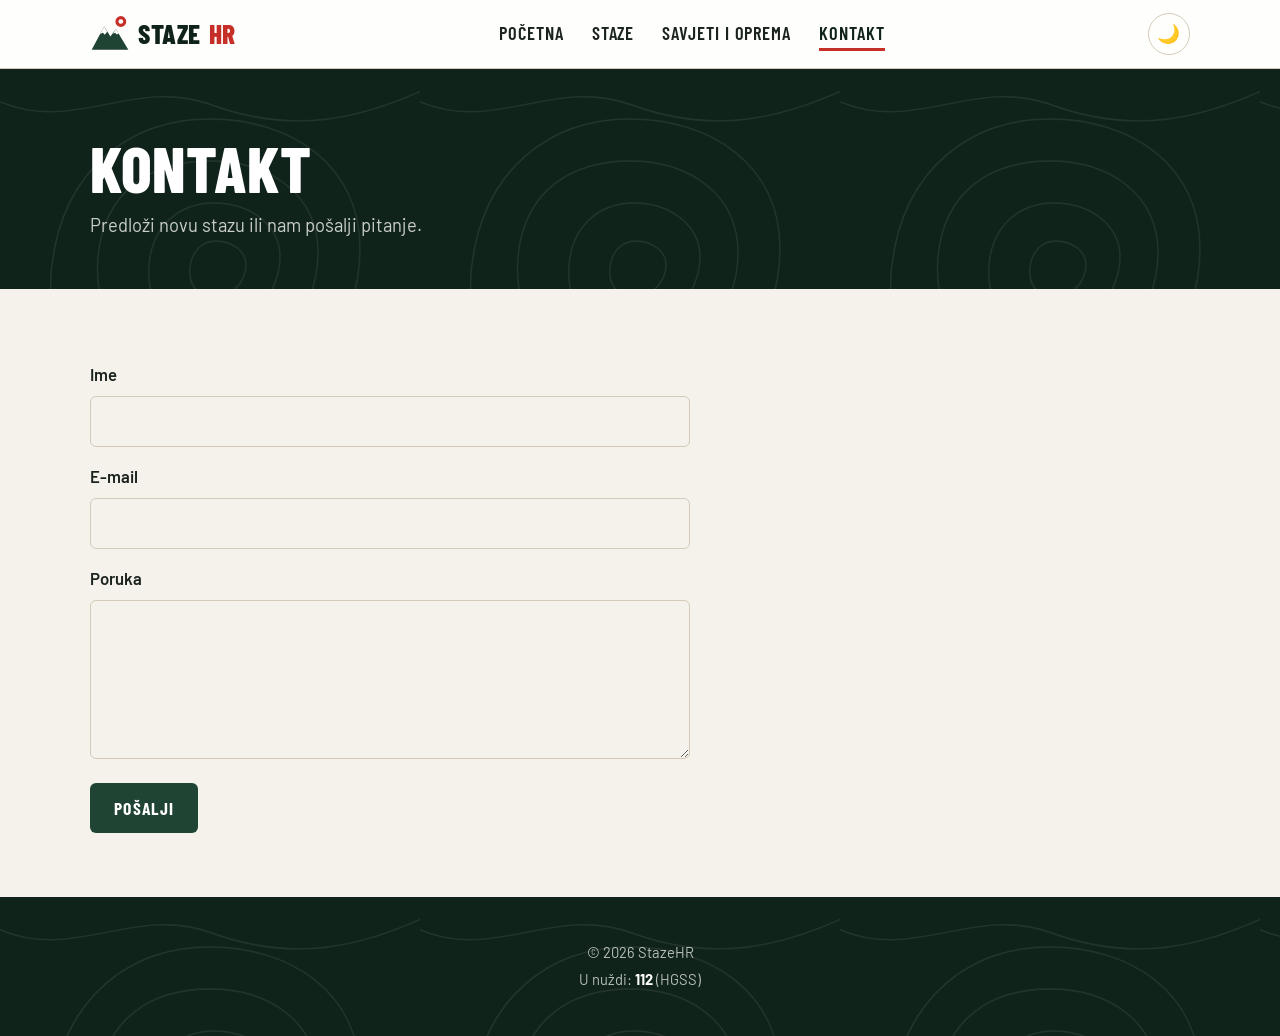
==== kontakt.html @ d396c883 "Napravljen css, početna stranica, kontakt, staze" ====
<!DOCTYPE html>
<html lang="hr">
<head>
  <meta charset="UTF-8">
  <meta name="viewport" content="width=device-width, initial-scale=1.0">
  <title>Kontakt | Planinarske staze Hrvatske</title>
  <link rel="icon" href="img/logo.svg" type="image/svg+xml">
  <link rel="stylesheet" href="css/style.css">
</head>
<body>

  <header class="site-header">
    <div class="container header-inner">
      <a href="index.html" class="logo" aria-label="StazeHR – početna">
        <svg class="logo-mark" viewBox="0 0 48 48" aria-hidden="true">
          <path d="M2 43 L17 15 L24.5 27 L31 18 L46 43 Z" fill="currentColor"/>
          <path class="ridge" d="M17 15 L12.2 24 L15.5 22.5 L17.8 25 L20.6 21.4 Z"/>
          <path class="ridge" d="M31 18 L27.6 23.6 L30.2 22.6 L32.2 24.6 L34.3 23.3 Z"/>
          <circle cx="37" cy="9" r="6.5" fill="#c62f28"/>
          <circle cx="37" cy="9" r="2.8" fill="#fff"/>
        </svg>
        Staze<span>HR</span>
      </a>
      <nav class="main-nav" aria-label="Glavna navigacija">
        <ul class="nav-links" id="nav-links">
          <li><a href="index.html">Početna</a></li>
          <li><a href="staze.html">Staze</a></li>
          <li><a href="savjeti.html">Savjeti i oprema</a></li>
          <li><a href="kontakt.html" class="active">Kontakt</a></li>
        </ul>
      </nav>
      <div class="header-actions">
        <button class="theme-toggle" id="theme-toggle" aria-label="Promijeni temu">🌙</button>
        <button class="nav-toggle" id="nav-toggle" aria-label="Otvori izbornik" aria-expanded="false">☰</button>
      </div>
    </div>
  </header>

  <main>
    <section class="page-title">
      <div class="container">
        <h1>Kontakt</h1>
        <p>Predloži novu stazu ili nam pošalji pitanje.</p>
      </div>
    </section>

    <!-- ===== SADRŽAJ: radi Osoba B ===== -->
    <section class="section">
      <div class="container">
        <!-- TODO (B): provjera obrasca u savjeti.js ili kontakt.js -->
        <form class="form" id="contact-form" novalidate>
          <label for="ime">Ime</label>
          <input type="text" id="ime" name="ime">

          <label for="email">E-mail</label>
          <input type="email" id="email" name="email">

          <label for="poruka">Poruka</label>
          <textarea id="poruka" name="poruka" rows="5"></textarea>

          <button type="submit" class="btn">Pošalji</button>
        </form>
      </div>
    </section>
  </main>

  <footer class="site-footer">
    <div class="container">
      <p>© 2026 StazeHR</p>
      <p>U nuždi: <strong>112</strong> (HGSS)</p>
    </div>
  </footer>

  <script src="js/main.js"></script>
  <script src="js/savjeti.js"></script>
</body>
</html>
---- css/style.css ----
@import url("https://fonts.googleapis.com/css2?family=Barlow:wght@400;500;600&family=Barlow+Condensed:wght@600;700;800&display=swap");

:root {
  --pine-900: #10231a;
  --pine-700: #1f4434;
  --pine-500: #2f6b4f;
  --stone-50: #f5f2eb;
  --stone-100: #ebe5d8;
  --stone-300: #d3cbb8;
  --marker: #c62f28;
  --marker-dark: #a2241e;
  --sun: #e3a33b;

  --color-primary: var(--pine-500);
  --color-primary-dark: var(--pine-700);
  --color-accent: var(--marker);
  --color-bg: var(--stone-50);
  --color-surface: #ffffff;
  --color-surface-alt: var(--stone-100);
  --color-text: #1b231f;
  --color-muted: #5b665f;
  --color-border: var(--stone-300);
  --color-heading: var(--pine-900);

  --tezina-lako: #3f8f5a;
  --tezina-srednje: #d98a1e;
  --tezina-tesko: var(--marker);
  --dot-empty: var(--stone-300);

  --font-main: "Barlow", system-ui, -apple-system, "Segoe UI", Roboto, sans-serif;
  --font-display: "Barlow Condensed", "Arial Narrow", system-ui, sans-serif;
  --radius: 6px;
  --shadow: 0 1px 2px rgba(16, 35, 26, 0.06), 0 6px 18px rgba(16, 35, 26, 0.08);
  --shadow-lift: 0 2px 4px rgba(16, 35, 26, 0.08), 0 14px 30px rgba(16, 35, 26, 0.14);
  --space: 1rem;
  --max-width: 1140px;
  --header-h: 68px;

  --topo: url("data:image/svg+xml,%3Csvg xmlns='http://www.w3.org/2000/svg' width='420' height='420' viewBox='0 0 420 420'%3E%3Cg fill='none' stroke='%23ffffff' stroke-opacity='.08' stroke-width='1.4'%3E%3Cpath d='M210 50c80 0 150 45 150 130s-65 170-160 170S40 290 52 195 130 50 210 50z'/%3E%3Cpath d='M210 92c58 0 108 32 108 92s-48 124-116 124S92 255 98 188s54-96 112-96z'/%3E%3Cpath d='M214 134c36 0 66 22 66 54s-28 78-70 78-64-32-61-70 29-62 65-62z'/%3E%3Cpath d='M216 172c16 0 30 10 30 24s-12 32-31 32-27-14-25-30 12-26 26-26z'/%3E%3Cpath d='M-10 28c80 42 140-22 222 8s150 14 218-18'/%3E%3Cpath d='M-10 392c90-32 150 18 232-6s140-30 208 2'/%3E%3C/g%3E%3C/svg%3E");
}

body.dark {
  --color-bg: #0f1a15;
  --color-surface: #17241e;
  --color-surface-alt: #13201a;
  --color-text: #e6ebe7;
  --color-muted: #9fb0a6;
  --color-border: #2a3a32;
  --color-heading: #f2f5f2;
  --color-primary: #6dbb91;
  --color-primary-dark: #4f9d74;
  --dot-empty: #5d6e65;
  --shadow: 0 1px 2px rgba(0, 0, 0, 0.3), 0 6px 18px rgba(0, 0, 0, 0.35);
  --shadow-lift: 0 2px 4px rgba(0, 0, 0, 0.35), 0 14px 30px rgba(0, 0, 0, 0.5);
}

*, *::before, *::after { box-sizing: border-box; }

body {
  margin: 0;
  font-family: var(--font-main);
  font-size: 1.05rem;
  background: var(--color-bg);
  color: var(--color-text);
  line-height: 1.6;
  transition: background 0.3s, color 0.3s;
}

img { max-width: 100%; display: block; }
a { color: var(--color-primary); }

h1, h2, h3 {
  font-family: var(--font-display);
  font-weight: 700;
  line-height: 1.1;
  color: var(--color-heading);
  letter-spacing: 0.01em;
}
h2 { font-size: clamp(1.8rem, 3.5vw, 2.4rem); text-transform: uppercase; }
h3 { font-size: 1.45rem; }

:focus-visible { outline: 3px solid var(--sun); outline-offset: 2px; }

.container {
  width: 100%;
  max-width: var(--max-width);
  margin: 0 auto;
  padding: 0 calc(var(--space) * 1.25);
}

.section { padding: calc(var(--space) * 4) 0; }
.section-alt { background: var(--color-surface-alt); }

.section-head { display: flex; flex-wrap: wrap; align-items: end; justify-content: space-between; gap: var(--space); margin-bottom: calc(var(--space) * 2); }
.section-head h2 { margin: 0; }
.section-head p { margin: 0; color: var(--color-muted); max-width: 46ch; }

.marker {
  display: inline-block;
  width: 0.8em;
  height: 0.8em;
  margin-right: 0.35em;
  border-radius: 50%;
  background: radial-gradient(circle, #fff 0 34%, var(--marker) 36%);
  vertical-align: 0.02em;
  flex-shrink: 0;
}

.eyebrow {
  font-family: var(--font-display);
  font-weight: 600;
  font-size: 0.95rem;
  letter-spacing: 0.16em;
  text-transform: uppercase;
  margin: 0 0 0.75rem;
}

.btn {
  display: inline-flex;
  align-items: center;
  gap: 0.4em;
  padding: 0.75rem 1.4rem;
  background: var(--color-primary-dark);
  color: #fff;
  border: 2px solid transparent;
  border-radius: var(--radius);
  font-family: var(--font-display);
  font-size: 1.1rem;
  font-weight: 700;
  letter-spacing: 0.06em;
  text-transform: uppercase;
  text-decoration: none;
  cursor: pointer;
  transition: background 0.2s, color 0.2s, border-color 0.2s, transform 0.15s;
}
.btn:hover { background: var(--pine-900); }
.btn:active { transform: translateY(1px); }
body.dark .btn { background: var(--pine-500); }
body.dark .btn:hover { background: var(--pine-700); }

.btn-accent, body.dark .btn-accent { background: var(--marker); }
.btn-accent:hover, body.dark .btn-accent:hover { background: var(--marker-dark); }

.btn-ghost, body.dark .btn-ghost { background: transparent; border-color: rgba(255, 255, 255, 0.85); }
.btn-ghost:hover, body.dark .btn-ghost:hover { background: #fff; color: var(--pine-900); }

.btn-outline, body.dark .btn-outline {
  background: transparent;
  color: var(--color-primary);
  border-color: currentColor;
}
.btn-outline:hover, body.dark .btn-outline:hover { background: var(--color-primary); color: #fff; border-color: var(--color-primary); }

.btn-small { padding: 0.4rem 0.85rem; font-size: 0.95rem; }
.btn-added, body.dark .btn-added { background: var(--marker); }
.btn-added:hover, body.dark .btn-added:hover { background: var(--marker-dark); }

.site-header {
  position: sticky;
  top: 0;
  z-index: 100;
  background: color-mix(in srgb, var(--color-surface) 88%, transparent);
  backdrop-filter: blur(10px);
  border-bottom: 1px solid var(--color-border);
}

.header-inner {
  display: flex;
  align-items: center;
  justify-content: space-between;
  gap: var(--space);
  min-height: var(--header-h);
}

.logo {
  display: inline-flex;
  align-items: center;
  gap: 0.5rem;
  font-family: var(--font-display);
  font-size: 1.7rem;
  font-weight: 800;
  letter-spacing: 0.02em;
  color: var(--color-heading);
  text-decoration: none;
  text-transform: uppercase;
}
.logo span { color: var(--marker); }
.logo-mark { width: 40px; height: 40px; color: var(--pine-700); }
body.dark .logo-mark { color: var(--color-primary); }
.logo-mark .ridge { fill: var(--color-surface); }

.nav-links {
  display: flex;
  gap: 1.75rem;
  list-style: none;
  margin: 0;
  padding: 0;
}
.nav-links a {
  position: relative;
  color: var(--color-text);
  text-decoration: none;
  font-family: var(--font-display);
  font-size: 1.15rem;
  font-weight: 600;
  letter-spacing: 0.05em;
  text-transform: uppercase;
  padding: 0.3rem 0;
}
.nav-links a::after {
  content: "";
  position: absolute;
  left: 0;
  right: 0;
  bottom: -2px;
  height: 3px;
  background: var(--marker);
  transform: scaleX(0);
  transform-origin: left;
  transition: transform 0.25s;
}
.nav-links a:hover::after,
.nav-links a.active::after { transform: scaleX(1); }
.nav-links a.active { color: var(--color-heading); }

.header-actions { display: flex; gap: 0.5rem; }

.theme-toggle,
.nav-toggle {
  background: none;
  border: 1px solid var(--color-border);
  border-radius: 50%;
  color: var(--color-text);
  font-size: 1.15rem;
  width: 42px;
  height: 42px;
  cursor: pointer;
  transition: background 0.2s;
}
.theme-toggle:hover,
.nav-toggle:hover { background: var(--color-surface-alt); }

.nav-toggle { display: none; }

.hero {
  position: relative;
  min-height: min(86vh, 760px);
  display: flex;
  flex-direction: column;
  justify-content: flex-end;
  color: #fff;
  overflow: hidden;
  background: var(--pine-900);
}

.hero-slides { position: absolute; inset: 0; }
.hero-slide {
  position: absolute;
  inset: 0;
  width: 100%;
  height: 100%;
  object-fit: cover;
  opacity: 0;
  transition: opacity 1.2s ease;
}
.hero-slide.is-active {
  opacity: 1;
  animation: ken-burns 9s ease-out forwards;
}
@keyframes ken-burns {
  from { transform: scale(1.08); }
  to   { transform: scale(1); }
}

.hero::after {
  content: "";
  position: absolute;
  inset: 0;
  background:
    linear-gradient(to top, rgba(10, 22, 16, 0.92) 0%, rgba(10, 22, 16, 0.45) 45%, rgba(10, 22, 16, 0.1) 75%),
    linear-gradient(to right, rgba(10, 22, 16, 0.55), transparent 65%);
  pointer-events: none;
}

.hero-content { position: relative; z-index: 1; padding-bottom: calc(var(--space) * 2); }
.hero-content .eyebrow { color: var(--sun); }
.hero h1 {
  color: #fff;
  font-size: clamp(2.8rem, 8vw, 5.6rem);
  font-weight: 800;
  text-transform: uppercase;
  line-height: 0.95;
  margin: 0 0 1.25rem;
  max-width: 11ch;
  text-shadow: 0 2px 20px rgba(0, 0, 0, 0.35);
}
.hero-lead { font-size: 1.2rem; max-width: 520px; margin: 0 0 2rem; color: rgba(255, 255, 255, 0.9); }
.hero-buttons { display: flex; flex-wrap: wrap; gap: 0.75rem; }

.hero-bar {
  position: relative;
  z-index: 1;
  display: flex;
  flex-wrap: wrap;
  align-items: center;
  justify-content: space-between;
  gap: 0.75rem;
  padding-top: var(--space);
  padding-bottom: var(--space);
  border-top: 1px solid rgba(255, 255, 255, 0.2);
}
.hero-caption { margin: 0; font-size: 0.9rem; color: rgba(255, 255, 255, 0.85); }
.hero-caption strong { font-family: var(--font-display); font-size: 1.05rem; letter-spacing: 0.06em; text-transform: uppercase; color: #fff; margin-right: 0.5rem; }
.hero-caption a { color: rgba(255, 255, 255, 0.7); }

.hero-controls { display: flex; align-items: center; gap: 0.75rem; }
.hero-dots { display: flex; gap: 0.5rem; }
.hero-dot {
  width: 34px;
  height: 4px;
  padding: 0;
  border: none;
  border-radius: 2px;
  background: rgba(255, 255, 255, 0.35);
  cursor: pointer;
}
.hero-dot.is-active { background: var(--marker); }
.hero-dot:hover { background: rgba(255, 255, 255, 0.75); }
.hero-pause {
  width: 34px;
  height: 34px;
  border: 1px solid rgba(255, 255, 255, 0.5);
  border-radius: 50%;
  background: transparent;
  color: #fff;
  font-size: 0.8rem;
  cursor: pointer;
}
.hero-pause:hover { background: rgba(255, 255, 255, 0.15); }

.stats {
  background: var(--pine-900) var(--topo);
  color: #fff;
}
.stats ul {
  display: grid;
  grid-template-columns: repeat(4, 1fr);
  margin: 0 auto;
  padding: calc(var(--space) * 1.75) calc(var(--space) * 1.25);
  list-style: none;
}
.stats li { padding: 0 var(--space); border-left: 1px solid rgba(255, 255, 255, 0.15); }
.stats li:first-child { border-left: none; padding-left: 0; }
.stats strong { display: block; font-family: var(--font-display); font-size: 2.4rem; font-weight: 800; line-height: 1; color: #fff; }
.stats span { font-size: 0.9rem; color: rgba(255, 255, 255, 0.7); }

.page-title {
  padding: calc(var(--space) * 4) 0 calc(var(--space) * 3);
  background: var(--pine-900) var(--topo);
  color: #fff;
}
.page-title h1 { margin: 0 0 0.5rem; color: #fff; font-size: clamp(2.6rem, 6vw, 4rem); font-weight: 800; text-transform: uppercase; }
.page-title p { color: rgba(255, 255, 255, 0.78); margin: 0; font-size: 1.15rem; }

.card-grid {
  display: grid;
  grid-template-columns: repeat(auto-fill, minmax(270px, 1fr));
  gap: calc(var(--space) * 1.5);
}

.card {
  background: var(--color-surface);
  border: 1px solid var(--color-border);
  border-radius: var(--radius);
  box-shadow: var(--shadow);
  padding: calc(var(--space) * 1.4);
}
.card h3 { margin-top: 0; }

.region-grid {
  display: grid;
  grid-template-columns: repeat(3, 1fr);
  gap: calc(var(--space) * 1.25);
}
.region-tile {
  position: relative;
  display: flex;
  align-items: flex-end;
  min-height: 260px;
  overflow: hidden;
  border-radius: var(--radius);
  color: #fff;
  text-decoration: none;
  background: var(--pine-900);
  box-shadow: var(--shadow);
}
.region-tile img {
  position: absolute;
  inset: 0;
  width: 100%;
  height: 100%;
  object-fit: cover;
  transition: transform 0.6s ease;
}
.region-tile::after {
  content: "";
  position: absolute;
  inset: 0;
  background: linear-gradient(to top, rgba(10, 22, 16, 0.92) 0%, rgba(10, 22, 16, 0.35) 55%, rgba(10, 22, 16, 0.05) 100%);
}
.region-body { position: relative; z-index: 1; padding: calc(var(--space) * 1.4); }
.region-body h3 {
  margin: 0.35rem 0 0.25rem;
  color: #fff;
  font-size: 1.9rem;
  font-weight: 800;
  text-transform: uppercase;
}
.region-body p { margin: 0; color: rgba(255, 255, 255, 0.82); font-size: 0.98rem; }
.region-count {
  display: inline-flex;
  align-items: center;
  font-family: var(--font-display);
  font-size: 0.95rem;
  font-weight: 700;
  letter-spacing: 0.1em;
  text-transform: uppercase;
  color: var(--sun);
}
.region-count::after {
  content: "→";
  margin-left: 0.5rem;
  transition: transform 0.25s;
}
.region-tile:hover img,
.region-tile:focus-visible img { transform: scale(1.07); }
.region-tile:hover .region-count::after { transform: translateX(5px); }

.trail-card {
  display: flex;
  flex-direction: column;
  align-items: flex-start;
  transition: transform 0.2s, box-shadow 0.2s, border-color 0.2s;
}
.trail-card:hover {
  transform: translateY(-3px);
  box-shadow: var(--shadow-lift);
  border-color: color-mix(in srgb, var(--tezina-boja) 55%, var(--color-border));
}
.trail-card.tezina-lako { --tezina-boja: var(--tezina-lako); }
.trail-card.tezina-srednje { --tezina-boja: var(--tezina-srednje); }
.trail-card.tezina-tesko { --tezina-boja: var(--tezina-tesko); }
.trail-card h3 { margin-bottom: 0.6rem; }
.trail-meta { color: var(--color-muted); font-size: 0.95rem; margin: 0.6rem 0; }

.badge {
  display: inline-flex;
  align-items: center;
  gap: 0.45rem;
  padding: 0.2rem 0.7rem 0.2rem 0.45rem;
  border-radius: 999px;
  background: color-mix(in srgb, var(--tezina-boja, var(--color-primary)) 14%, transparent);
  color: var(--color-heading);
  font-family: var(--font-display);
  font-size: 0.95rem;
  font-weight: 700;
  letter-spacing: 0.06em;
  text-transform: uppercase;
  cursor: help;
}
.badge::before {
  content: "";
  width: 2.6em;
  height: 0.75em;
  background:
    radial-gradient(circle at 0.375em 50%, #fff 0 0.13em, var(--tezina-boja) 0.14em 0.375em, transparent 0.385em),
    radial-gradient(circle at 1.3em 50%, #fff 0 0.13em, var(--dot2, var(--dot-empty)) 0.14em 0.375em, transparent 0.385em),
    radial-gradient(circle at 2.225em 50%, #fff 0 0.13em, var(--dot3, var(--dot-empty)) 0.14em 0.375em, transparent 0.385em);
}
.badge-lako { --tezina-boja: var(--tezina-lako); }
.badge-srednje { --tezina-boja: var(--tezina-srednje); --dot2: var(--tezina-srednje); }
.badge-tesko { --tezina-boja: var(--tezina-tesko); --dot2: var(--tezina-tesko); --dot3: var(--tezina-tesko); }

.trail-details {
  width: 100%;
  margin: 0.5rem 0;
  padding-top: 0.75rem;
  border-top: 1px dashed var(--color-border);
  font-size: 0.98rem;
}
.trail-details p { margin-top: 0; }
.trail-details dl {
  display: grid;
  grid-template-columns: auto 1fr;
  gap: 0.3rem 0.9rem;
  margin: 0;
}
.trail-details dt { font-weight: 600; color: var(--color-muted); }
.trail-details dd { margin: 0; }

.card-actions {
  display: flex;
  flex-wrap: wrap;
  gap: 0.5rem;
  margin-top: auto;
  padding-top: 0.9rem;
}

.empty-message { color: var(--color-muted); font-style: italic; }
.hidden { display: none !important; }

.gallery {
  display: grid;
  grid-template-columns: repeat(4, 1fr);
  grid-auto-rows: 200px;
  gap: 0.75rem;
}
.gallery-item { margin: 0; position: relative; overflow: hidden; border-radius: var(--radius); }
.gallery-item:nth-child(1) { grid-column: span 2; grid-row: span 2; }
.gallery-item:nth-child(6) { grid-column: span 2; }
.gallery-btn { display: block; width: 100%; height: 100%; padding: 0; border: none; background: none; cursor: zoom-in; }
.gallery-btn img { width: 100%; height: 100%; object-fit: cover; transition: transform 0.5s ease; }
.gallery-btn:hover img,
.gallery-btn:focus-visible img { transform: scale(1.06); }
.gallery-item figcaption {
  position: absolute;
  left: 0;
  right: 0;
  bottom: 0;
  padding: 1.5rem 0.9rem 0.6rem;
  background: linear-gradient(to top, rgba(10, 22, 16, 0.85), transparent);
  color: #fff;
  font-family: var(--font-display);
  font-size: 1.1rem;
  font-weight: 600;
  letter-spacing: 0.05em;
  text-transform: uppercase;
  pointer-events: none;
}

.lightbox {
  width: 100vw;
  height: 100vh;
  max-width: none;
  max-height: none;
  margin: 0;
  padding: 0;
  border: none;
  background: rgba(8, 16, 12, 0.94);
  color: #fff;
}
.lightbox::backdrop { background: rgba(8, 16, 12, 0.6); }
.lightbox[open] { display: grid; place-items: center; }
.lightbox figure {
  margin: 0;
  display: flex;
  flex-direction: column;
  align-items: center;
  gap: 0.9rem;
  max-width: min(1200px, 88vw);
}
.lightbox img {
  max-height: 78vh;
  width: auto;
  border-radius: var(--radius);
  box-shadow: 0 20px 60px rgba(0, 0, 0, 0.6);
  animation: lb-in 0.3s ease;
}
@keyframes lb-in { from { opacity: 0; transform: scale(0.97); } to { opacity: 1; transform: none; } }
.lightbox figcaption { text-align: center; font-size: 0.9rem; color: rgba(255, 255, 255, 0.75); }
.lightbox figcaption strong { display: block; font-family: var(--font-display); font-size: 1.4rem; letter-spacing: 0.05em; text-transform: uppercase; color: #fff; }
.lightbox figcaption a { color: rgba(255, 255, 255, 0.75); }
.lb-counter { font-family: var(--font-display); letter-spacing: 0.1em; color: var(--sun); }

.lb-btn {
  position: fixed;
  width: 52px;
  height: 52px;
  border: 1px solid rgba(255, 255, 255, 0.35);
  border-radius: 50%;
  background: rgba(255, 255, 255, 0.08);
  color: #fff;
  font-size: 1.5rem;
  line-height: 1;
  cursor: pointer;
  transition: background 0.2s;
}
.lb-btn:hover { background: var(--marker); border-color: var(--marker); }
.lb-close { top: 1.25rem; right: 1.25rem; }
.lb-prev { left: 1.25rem; top: 50%; transform: translateY(-50%); }
.lb-next { right: 1.25rem; top: 50%; transform: translateY(-50%); }

.filters {
  display: grid;
  grid-template-columns: 2fr repeat(3, 1fr) auto;
  gap: var(--space);
  margin-bottom: var(--space);
  padding: calc(var(--space) * 1.25);
  background: var(--color-surface);
  border: 1px solid var(--color-border);
  border-radius: var(--radius);
  box-shadow: var(--shadow);
}

.filters input,
.filters select,
.form input,
.form textarea {
  width: 100%;
  padding: 0.7rem 0.85rem;
  border: 1px solid var(--color-border);
  border-radius: var(--radius);
  background: var(--color-bg);
  color: var(--color-text);
  font: inherit;
}
.filters input:focus,
.filters select:focus,
.form input:focus,
.form textarea:focus { outline: 2px solid var(--color-primary); outline-offset: 0; border-color: transparent; }

.result-count {
  font-family: var(--font-display);
  font-size: 1.05rem;
  letter-spacing: 0.08em;
  text-transform: uppercase;
  color: var(--color-muted);
}

.my-trails {
  margin-top: calc(var(--space) * 3);
  padding: calc(var(--space) * 1.5);
  background: var(--color-surface);
  border: 2px dashed var(--marker);
  border-radius: var(--radius);
}
.my-trails h2 { margin-top: 0; display: flex; align-items: center; }
.my-trails ul { list-style: none; margin: 0; padding: 0; }
.my-trails li {
  display: flex;
  justify-content: space-between;
  align-items: center;
  gap: var(--space);
  padding: 0.6rem 0;
  border-bottom: 1px solid var(--color-border);
}
.my-trails li:last-child { border-bottom: none; }
.my-trails .my-trails-summary { font-weight: 600; justify-content: flex-end; }

.remove-btn {
  flex-shrink: 0;
  background: none;
  border: 1px solid var(--color-border);
  border-radius: 50%;
  width: 32px;
  height: 32px;
  color: var(--marker);
  cursor: pointer;
}
.remove-btn:hover { background: var(--marker); color: #fff; border-color: var(--marker); }

.section-link { margin-top: calc(var(--space) * 2); text-align: center; }

.form {
  display: flex;
  flex-direction: column;
  gap: 0.5rem;
  max-width: 600px;
}
.form label { font-weight: 600; margin-top: 0.5rem; }
.form .btn { align-self: flex-start; margin-top: var(--space); }

.site-footer {
  padding: calc(var(--space) * 2.5) 0;
  background: var(--pine-900) var(--topo);
  color: rgba(255, 255, 255, 0.7);
  text-align: center;
  font-size: 0.92rem;
}
.site-footer p { margin: 0.25rem 0; }
.site-footer strong { color: #fff; }
.site-footer a { color: rgba(255, 255, 255, 0.85); }
.photo-credits { margin-top: 1rem; text-align: left; max-width: 720px; margin-inline: auto; }
.photo-credits summary { cursor: pointer; text-align: center; }
.photo-credits ul { padding-left: 1.2rem; font-size: 0.85rem; }

@media (max-width: 900px) {
  .region-grid { grid-template-columns: repeat(2, 1fr); }
  .gallery { grid-template-columns: repeat(2, 1fr); grid-auto-rows: 180px; }
  .gallery-item:nth-child(6) { grid-column: span 1; }
  .stats ul { grid-template-columns: repeat(2, 1fr); row-gap: 1.25rem; }
  .stats li:nth-child(3) { border-left: none; padding-left: 0; }
}

@media (max-width: 800px) {
  .filters { grid-template-columns: 1fr 1fr; }
  .filters input[type="search"] { grid-column: 1 / -1; }
}

@media (max-width: 640px) {
  :root { --header-h: 60px; }
  .nav-toggle { display: block; }
  .logo { font-size: 1.45rem; }
  .logo-mark { width: 34px; height: 34px; }

  .nav-links {
    display: none;
    position: absolute;
    top: var(--header-h);
    left: 0;
    right: 0;
    flex-direction: column;
    gap: 0;
    background: var(--color-surface);
    border-bottom: 1px solid var(--color-border);
  }
  .nav-links.open { display: flex; }
  .nav-links a {
    display: block;
    padding: 0.9rem calc(var(--space) * 1.25);
    border-bottom: 1px solid var(--color-border);
  }
  .nav-links a::after { display: none; }
  .nav-links a.active { border-left: 4px solid var(--marker); }

  .filters { grid-template-columns: 1fr; }
  .region-grid { grid-template-columns: 1fr; }
  .region-tile { min-height: 200px; }
  .hero { min-height: 78vh; }
  .hero-caption a { display: none; }
  .section { padding: calc(var(--space) * 3) 0; }
  .lb-prev, .lb-next { top: auto; bottom: 1.25rem; transform: none; }
}

@media (prefers-reduced-motion: reduce) {
  *, *::before, *::after { animation: none !important; transition: none !important; }
}
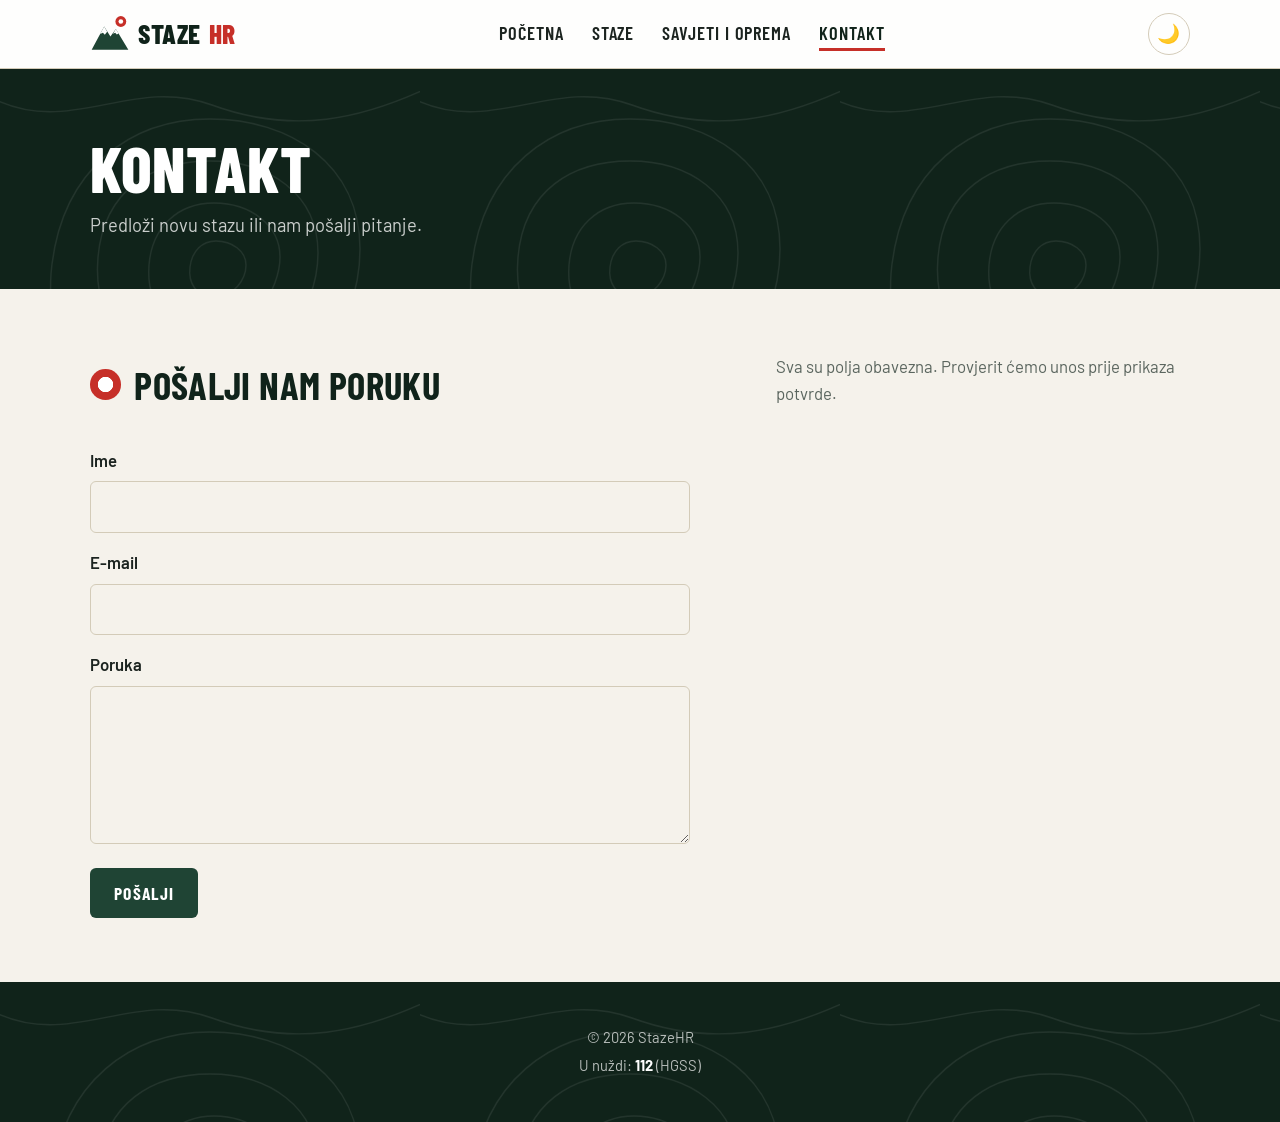
==== commit 63bd9b52: "Dovršene stranice Savjeti i oprema i Kontakt" ====
--- a/kontakt.html
+++ b/kontakt.html
@@ -44,22 +44,28 @@
       </div>
     </section>
 
-    <!-- ===== SADRŽAJ: radi Osoba B ===== -->
     <section class="section">
       <div class="container">
-        <!-- TODO (B): provjera obrasca u savjeti.js ili kontakt.js -->
+        <div class="section-head">
+          <h2><span class="marker"></span>Pošalji nam poruku</h2>
+          <p>Sva su polja obavezna. Provjerit ćemo unos prije prikaza potvrde.</p>
+        </div>
         <form class="form" id="contact-form" novalidate>
           <label for="ime">Ime</label>
-          <input type="text" id="ime" name="ime">
+          <input type="text" id="ime" name="ime" autocomplete="name" required aria-describedby="ime-error">
+          <span class="field-error" id="ime-error" aria-live="polite"></span>
 
           <label for="email">E-mail</label>
-          <input type="email" id="email" name="email">
+          <input type="email" id="email" name="email" autocomplete="email" required aria-describedby="email-error">
+          <span class="field-error" id="email-error" aria-live="polite"></span>
 
           <label for="poruka">Poruka</label>
-          <textarea id="poruka" name="poruka" rows="5"></textarea>
+          <textarea id="poruka" name="poruka" rows="5" required aria-describedby="poruka-error"></textarea>
+          <span class="field-error" id="poruka-error" aria-live="polite"></span>
 
           <button type="submit" class="btn">Pošalji</button>
         </form>
+        <p class="form-status" id="form-status" role="status" aria-live="polite"></p>
       </div>
     </section>
   </main>
--- a/css/style.css
+++ b/css/style.css
@@ -669,6 +669,14 @@
 }
 .form label { font-weight: 600; margin-top: 0.5rem; }
 .form .btn { align-self: flex-start; margin-top: var(--space); }
+.form input[aria-invalid="true"],
+.form textarea[aria-invalid="true"] { border-color: var(--color-accent); }
+.field-error { color: var(--color-accent); font-size: 0.95rem; }
+.field-error:empty { display: none; }
+.form-status { max-width: 600px; margin: var(--space) 0 0; padding: 0.8rem 1rem; border-radius: var(--radius); }
+.form-status:empty { display: none; }
+.form-status.is-error { border-left: 4px solid var(--color-accent); background: var(--color-surface); }
+.form-status.is-success { border-left: 4px solid var(--color-primary); background: var(--color-surface); }
 
 .site-footer {
   padding: calc(var(--space) * 2.5) 0;
@@ -683,6 +691,38 @@
 .photo-credits { margin-top: 1rem; text-align: left; max-width: 720px; margin-inline: auto; }
 .photo-credits summary { cursor: pointer; text-align: center; }
 .photo-credits ul { padding-left: 1.2rem; font-size: 0.85rem; }
+
+.equipment-checklist {
+  padding: calc(var(--space) * 1.5);
+  background: var(--color-surface);
+  border: 1px solid var(--color-border);
+  border-radius: var(--radius);
+  box-shadow: var(--shadow);
+}
+.checklist-summary { display: flex; align-items: center; gap: var(--space); }
+.checklist-summary p { margin: 0; min-width: 9.5rem; font-weight: 700; }
+.checklist-summary progress { width: 100%; height: 0.8rem; accent-color: var(--color-primary); }
+.checklist-items {
+  display: grid;
+  grid-template-columns: repeat(2, minmax(0, 1fr));
+  gap: 0.5rem var(--space);
+  margin: calc(var(--space) * 1.5) 0;
+  padding: 0;
+  list-style: none;
+}
+.checklist-items label {
+  display: flex;
+  align-items: flex-start;
+  gap: 0.65rem;
+  height: 100%;
+  padding: 0.8rem;
+  background: var(--color-bg);
+  border: 1px solid var(--color-border);
+  border-radius: var(--radius);
+  cursor: pointer;
+}
+.checklist-items input { flex: 0 0 auto; margin: 0.3rem 0 0; accent-color: var(--color-primary); }
+.equipment-checklist > .btn { margin-top: 0.25rem; }
 
 @media (max-width: 900px) {
   .region-grid { grid-template-columns: repeat(2, 1fr); }
@@ -730,6 +770,9 @@
   .hero-caption a { display: none; }
   .section { padding: calc(var(--space) * 3) 0; }
   .lb-prev, .lb-next { top: auto; bottom: 1.25rem; transform: none; }
+  .checklist-summary { align-items: flex-start; flex-direction: column; }
+  .checklist-summary progress { width: 100%; }
+  .checklist-items { grid-template-columns: 1fr; }
 }
 
 @media (prefers-reduced-motion: reduce) {
